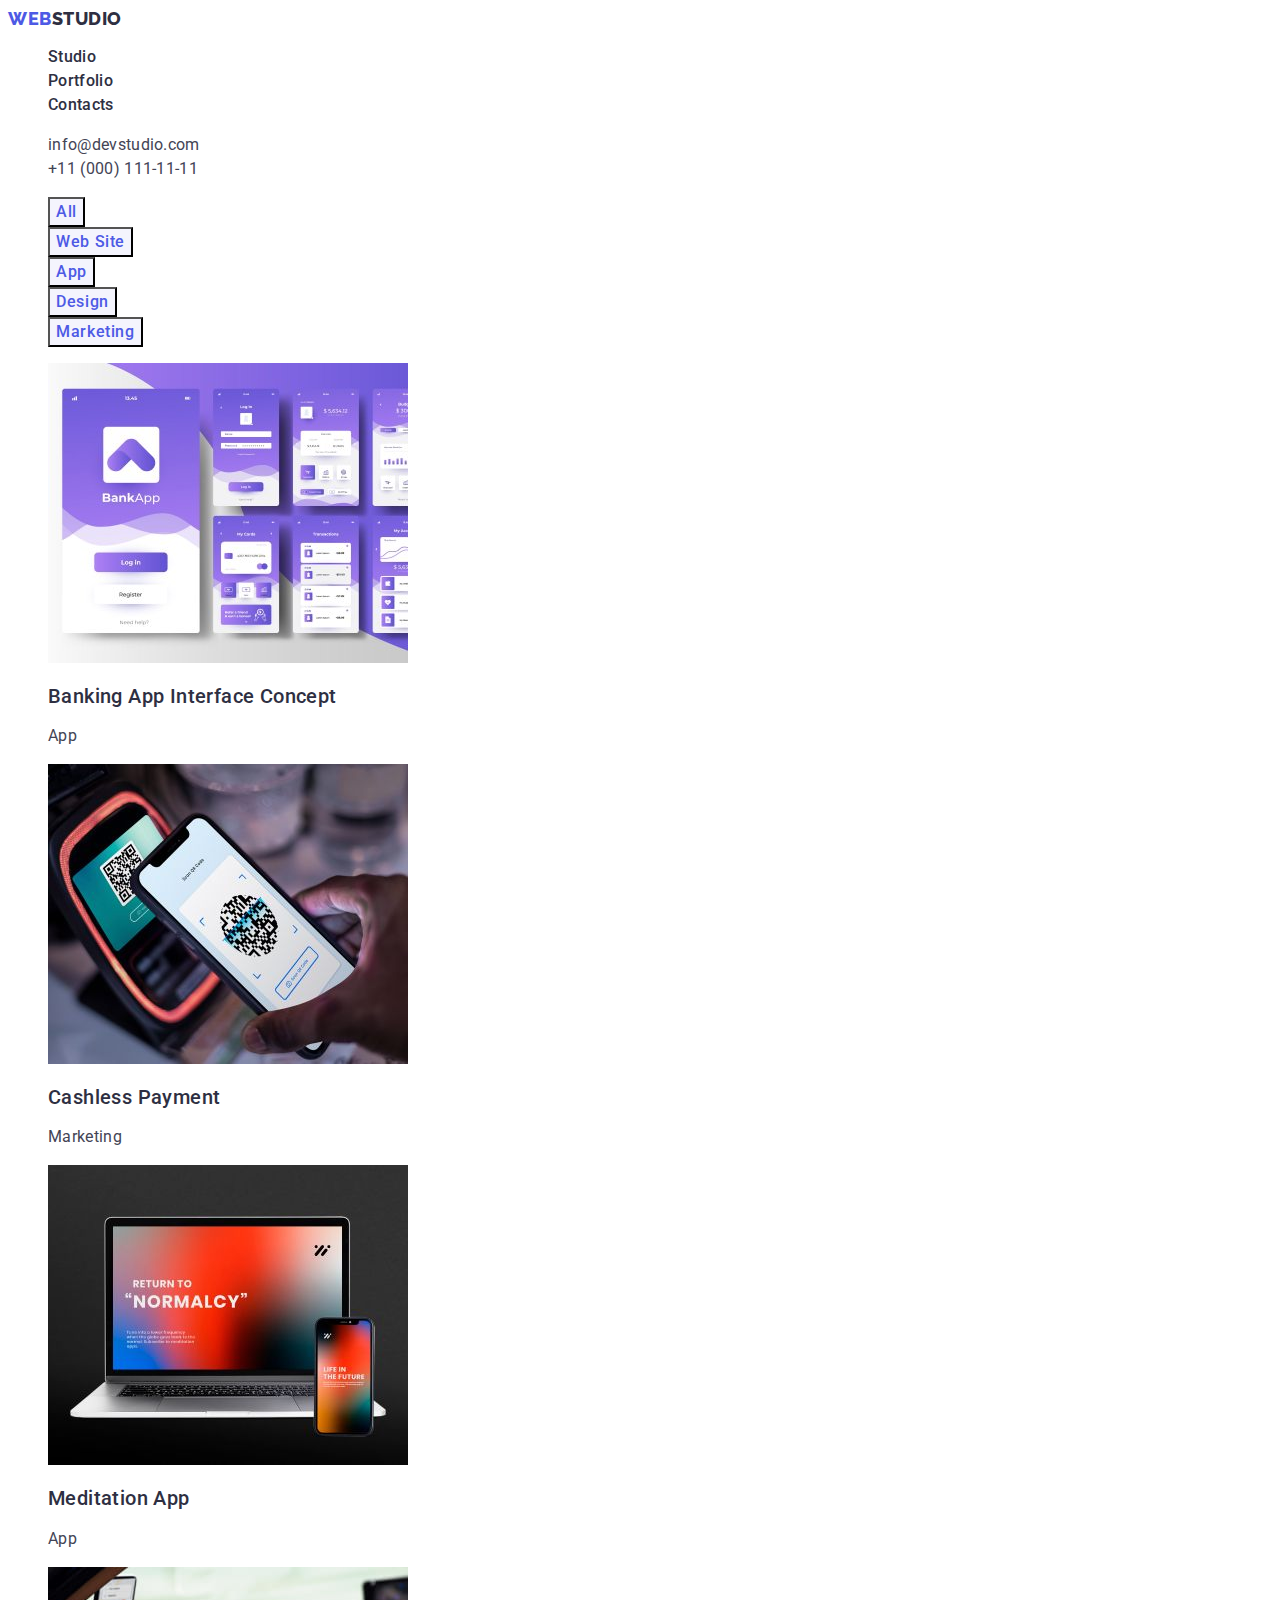
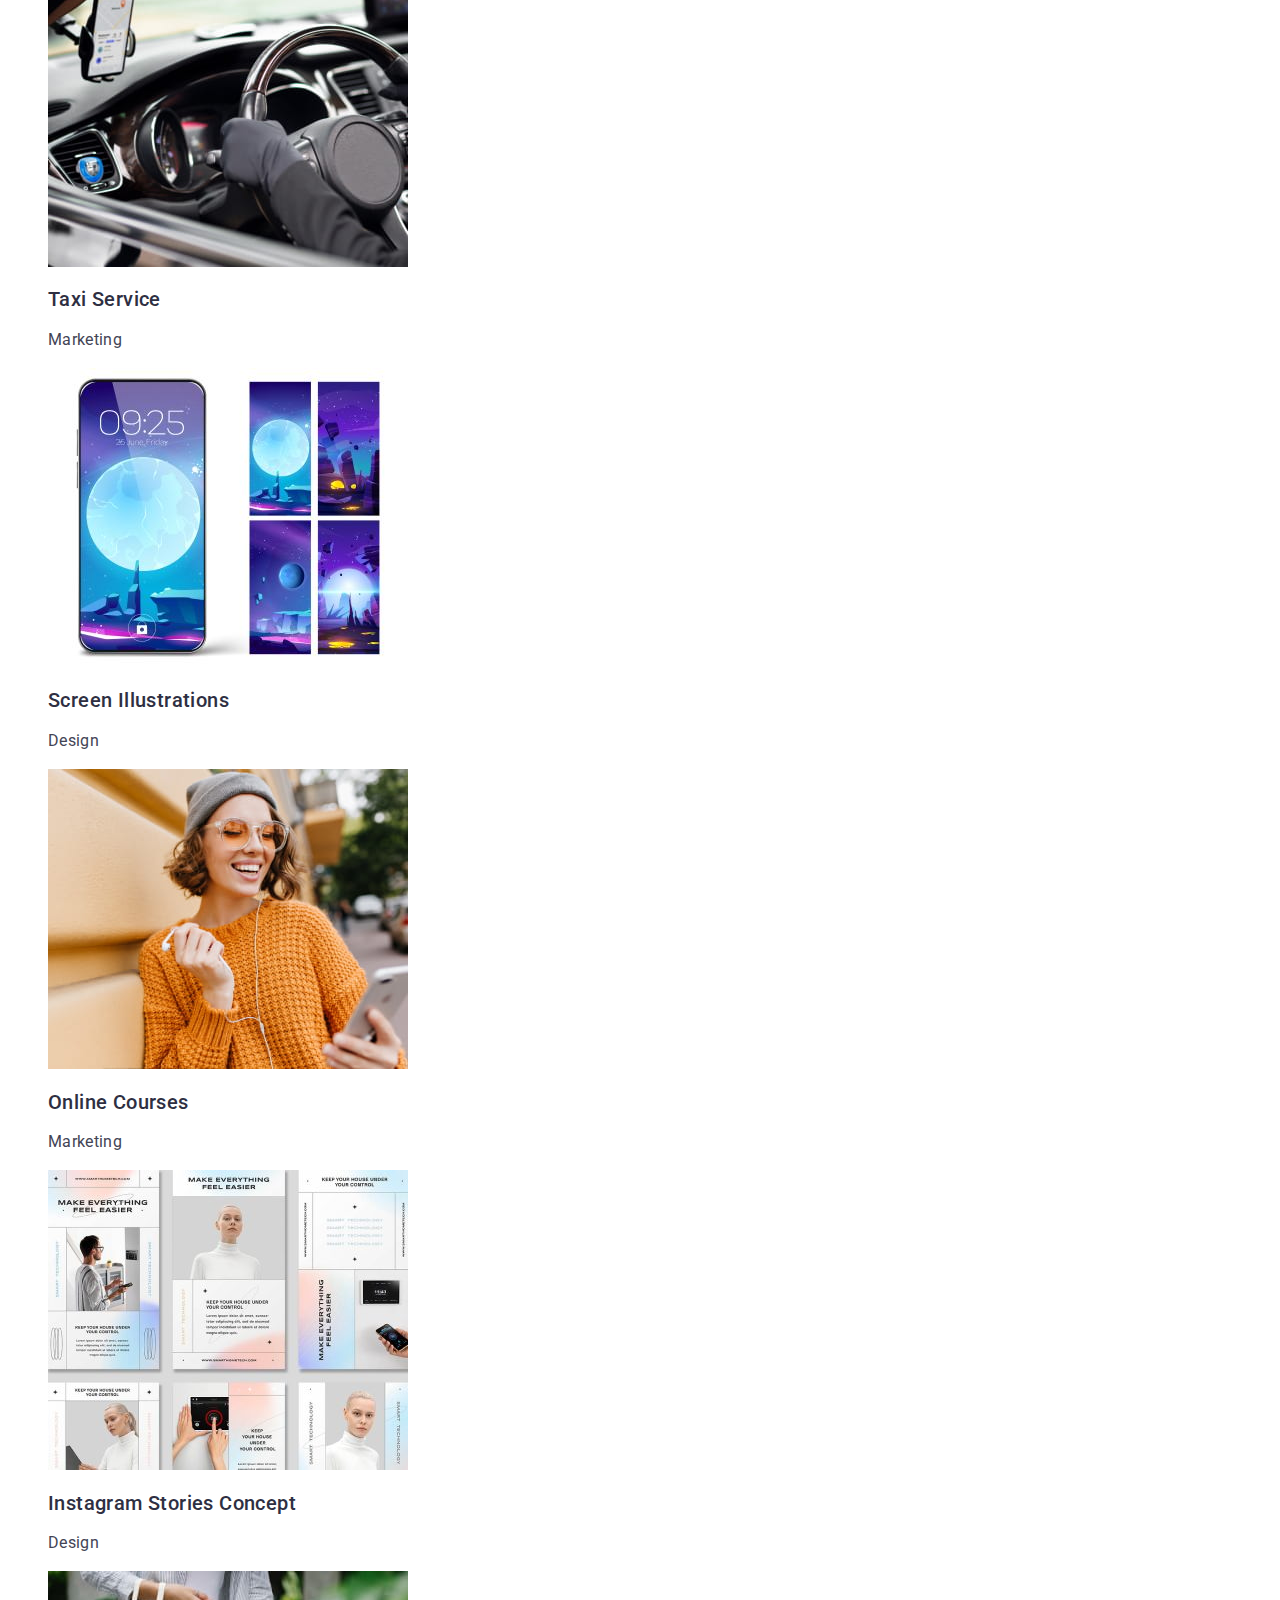
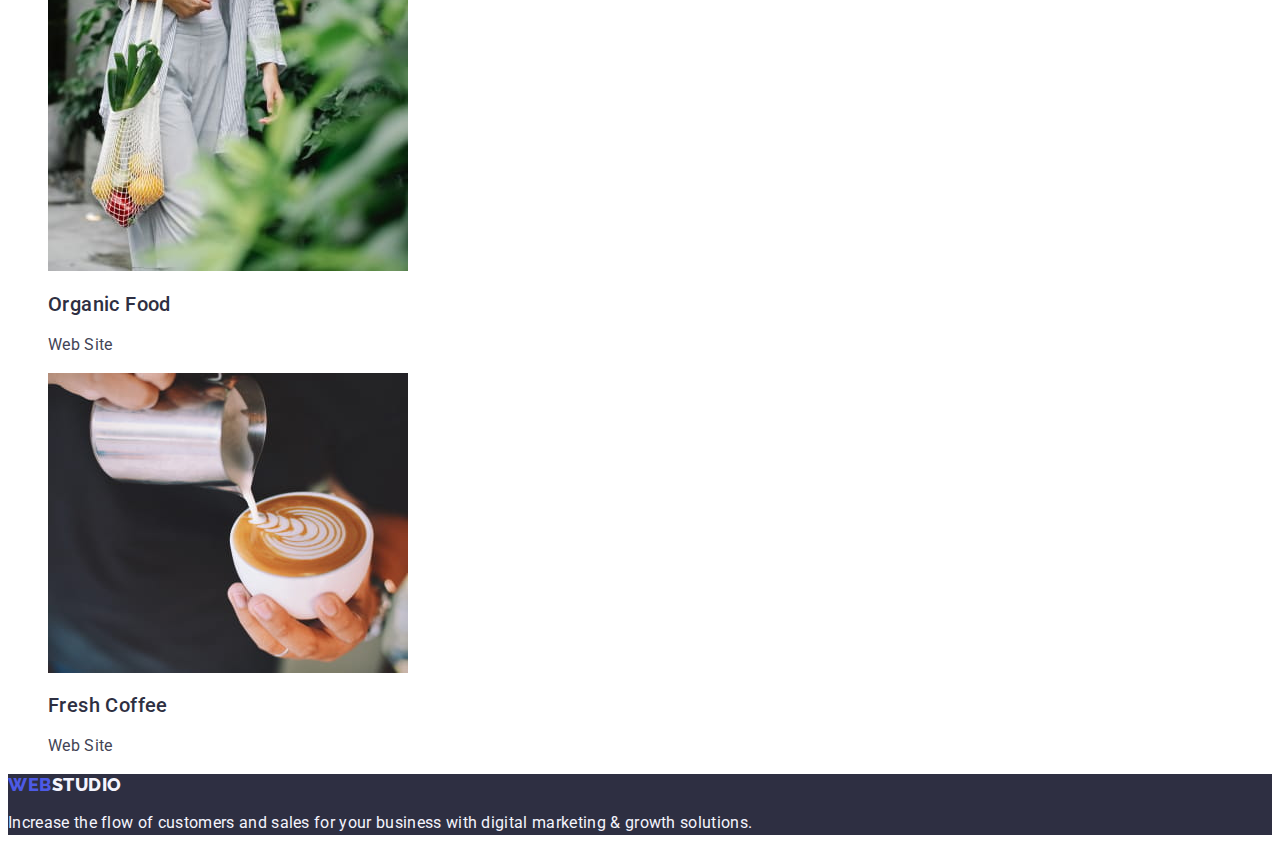
==== portfolio.html @ f19fe242 "Initial commit" ====
<!DOCTYPE html>
<html lang="en">
  <head>
    <meta charset="UTF-8" />
    <meta name="viewport" content="width=device-width, initial-scale=1.0" />
    <title>WebStudio</title>
    <link rel="preconnect" href="https://fonts.googleapis.com" />
    <link rel="preconnect" href="https://fonts.gstatic.com" crossorigin />
    <link
      href="https://fonts.googleapis.com/css2?family=Raleway:wght@800&family=Roboto:wght@400;500;700;900&display=swap"
      rel="stylesheet"
    />
    <link rel="stylesheet" href="./css/styles.css" />
  </head>

  <body>
    <!-- HEADER -->

    <header class="page-header">
      <!-- navigation links -->

      <nav class="menu">
        <a class="logo link" href="./index.html">
          Web<span class="logo-text">Studio</span>
        </a>
        <ul class="menu list">
          <li class="menu-item">
            <a class="menu-link link" href="./index.html">Studio</a>
          </li>
          <li class="menu-item">
            <a class="menu-link link" href="./portfolio.html">Portfolio</a>
          </li>
          <li class="menu-item">
            <a class="menu-link link" href="">Contacts</a>
          </li>
        </ul>
      </nav>

      <!-- ADDRESS -->

      <address class="address">
        <ul class="address-items list">
          <li class="address-item">
            <a class="address-contacts link" href="mailto:info@devstudio.com"
              >info@devstudio.com</a
            >
          </li>
          <li class="address-item">
            <a class="address-contacts link" href="tel:+110001111111"
              >+11 (000) 111-11-11</a
            >
          </li>
        </ul>
      </address>
    </header>

    <!-- FILTER -->

    <main>
      <section>
        <h1 hidden>Filter</h1>

        <ul class="filter list">
          <li><button class="filter-btn" type="button">All</button></li>
          <li><button class="filter-btn" type="button">Web Site</button></li>
          <li><button class="filter-btn" type="button">App</button></li>
          <li><button class="filter-btn" type="button">Design</button></li>
          <li><button class="filter-btn" type="button">Marketing</button></li>
        </ul>

        <!--  PORTFOLIO -->

        <ul class="list">
          <li>
            <a class="link" href="">
              <img
                src="./images/portfolio/banking-app.jpg"
                alt="Banking app interface concept"
                width="360"
                height="300"
              />
              <h2 class="subtitle">Banking App Interface Concept</h2>
              <p class="text-content">App</p>
            </a>
          </li>

          <li>
            <a class="link" href="">
              <img
                src="./images/portfolio/cashless-paement.jpg"
                alt="Cashless payment by smartphone"
                width="360"
                height="300"
              />
              <h2 class="subtitle">Cashless Payment</h2>
              <p class="text-content">Marketing</p>
            </a>
          </li>

          <li>
            <a class="link" href="">
              <img
                src="./images/portfolio/meditation-app.jpg"
                alt="Application for meditation on the computer and on the phone"
                width="360"
                height="300"
              />
              <h2 class="subtitle">Meditation App</h2>
              <p class="text-content">App</p>
            </a>
          </li>

          <li>
            <a class="link" href="">
              <img
                src="./images/portfolio/taxi-service.jpg"
                alt="The taxi driver uses the app"
                width="360"
                height="300"
              />
              <h2 class="subtitle">Taxi Service</h2>
              <p class="text-content">Marketing</p>
            </a>
          </li>

          <li>
            <a class="link" href="">
              <img
                src="./images/portfolio/screen-illustrations.jpg"
                alt="Fantasy wallpaper month "
                width="360"
                height="300"
              />
              <h2 class="subtitle">Screen Illustrations</h2>
              <p class="text-content">Design</p>
            </a>
          </li>

          <li>
            <a class="link" href="">
              <img
                src="./images/portfolio/online-courses.jpg"
                alt="A girl on the street smiles while talking on the phone"
                width="360"
                height="300"
              />
              <h2 class="subtitle">Online Courses</h2>
              <p class="text-content">Marketing</p>
            </a>
          </li>

          <li>
            <a class="link" href="">
              <img
                src="./images/portfolio/instagram-concept.jpg"
                alt="Gallery instagram stories"
                width="360"
                height="300"
              />
              <h2 class="subtitle">Instagram Stories Concept</h2>
              <p class="text-content">Design</p>
            </a>
          </li>

          <li>
            <a class="link" href="">
              <img
                src="./images/portfolio/organic-food.jpg"
                alt="A girl carries organic food in a mesh bag"
                width="360"
                height="300"
              />
              <h2 class="subtitle">Organic Food</h2>
              <p class="text-content">Web Site</p>
            </a>
          </li>

          <li>
            <a class="link" href="">
              <img
                src="./images/portfolio/fresh-coffee.jpg"
                alt="Barista makes a drawing with milk on coffee"
                width="360"
                height="300"
              />
              <h2 class="subtitle">Fresh Coffee</h2>
              <p class="text-content">Web Site</p>
            </a>
          </li>
        </ul>
      </section>
    </main>

    <!-- FOOTER -->

    <footer class="footer">
      <a class="logo link" href="./index.html">
        Web<span class="logo-footer">Studio</span>
      </a>
      <p class="text-content copyright">
        Increase the flow of customers and sales for your business with digital
        marketing & growth solutions.
      </p>
    </footer>
  </body>
</html>
---- css/styles.css ----
:root {
  --primary-font: "Roboto", sans-serif;
  --accent-color: #404bbf;
  --accent-text: #ffffff;
}

body {
  font-family: var(--primary-font);
  font-weight: 500;
  color: #434455;
  background-color: #ffffff;
}
.list {
  list-style: none;
}
/* потім забарти текст соц.мереж і стилі .link a */
.link,
.link a {
  text-decoration: none;
}
/*==========COMPONENTS========== */
.text-content {
  font-weight: 400;
  font-size: 16px;
  line-height: 1.5;
  letter-spacing: 0.02em;
  color: #434455;
}
.subtitle {
  font-weight: inherit;
  font-size: 20px;
  line-height: 1.2;
  letter-spacing: 0.02em;
  color: #2e2f42;
}
/* headings */
.desc-headings {
  font-weight: 700;
  font-size: 36px;
  line-height: 1.11;
  text-align: center;
  letter-spacing: 0.02em;
  text-transform: capitalize;
  color: #2e2f42;
}
/* headings */

/*==========/COMPONENTS========== */

/*==========MENU ========== */
/*==========Logo========== */
.logo {
  font-family: "Raleway", sans-serif;
  font-weight: 800;
  font-size: 18px;
  line-height: 1.17;
  display: flex;
  align-items: center;
  letter-spacing: 0.03em;
  text-transform: uppercase;
  color: #4d5ae5;
}
.logo-text {
  color: #2e2f42;
}
/*==========/Logo========== */

/*==========MENU LINK========== */
.menu-link {
  font-size: 16px;
  line-height: 1.5;
  letter-spacing: 0.02em;
  color: #2e2f42;
}
.menu-link:hover,
.menu-link:focus {
  color: var(--accent-color);
}
/*==========/MENU LINK========== */

/*==========ADDRESS========== */
.address {
  font-style: normal;
}
.address-contacts {
  font-weight: 400;
  font-size: 16px;
  line-height: 1.5;
  letter-spacing: 0.02em;
  color: currentColor;
}
.address-contacts:hover,
.address-contacts:focus {
  color: var(--accent-color);
}

/*==========/ADDRESS========== */

/*==========HERO========== */

.hero {
  background-color: #2e2f42;
}

.modal-btn {
  font-family: "Roboto", sans-serif;
  font-weight: 500;
  font-size: 16px;
  line-height: 1.5;
  display: flex;
  align-items: center;
  letter-spacing: 0.04em;

  color: var(--accent-text);

  background: #4d5ae5;

  cursor: pointer;
}
.modal-btn:hover,
.modal-btn:focus {
  background: var(--accent-color);
}

.hero-title {
  font-weight: 700;
  font-size: 56px;
  line-height: 1.07;
  text-align: center;
  letter-spacing: 0.02em;
  color: #ffffff;
}

/*==========/HERO========== */

/*==========  OUR TEAM========== */
.desc {
  background-color: #f4f4fd;
}

.desc-item {
  background: #ffffff;
}
/*==========/OUR TEAM========== */

/*==========BUTTOMS FILTER PORTFOLIO========== */
.filter .filter-btn {
  font-family: "Roboto", sans-serif;
  font-weight: 500;
  font-size: 16px;
  line-height: 1.5;
  display: flex;
  align-items: center;
  text-align: center;
  letter-spacing: 0.04em;
  cursor: pointer;

  color: #4d5ae5;
  background: #f4f4fd;
}
.filter-btn:active {
  color: var(--accent-text);
  background: var(--accent-color);
}
.filter-btn:hover,
.filter-btn:focus {
  color: var(--accent-text);
  background: var(--accent-color);
}
/*==========/BUTTOMS FILTER========== */

/*==========FOOTER========== */
.footer {
  background-color: #2e2f42;
}

.logo-footer {
  color: #f4f4fd;
}

.copyright {
  color: #f4f4fd;
}
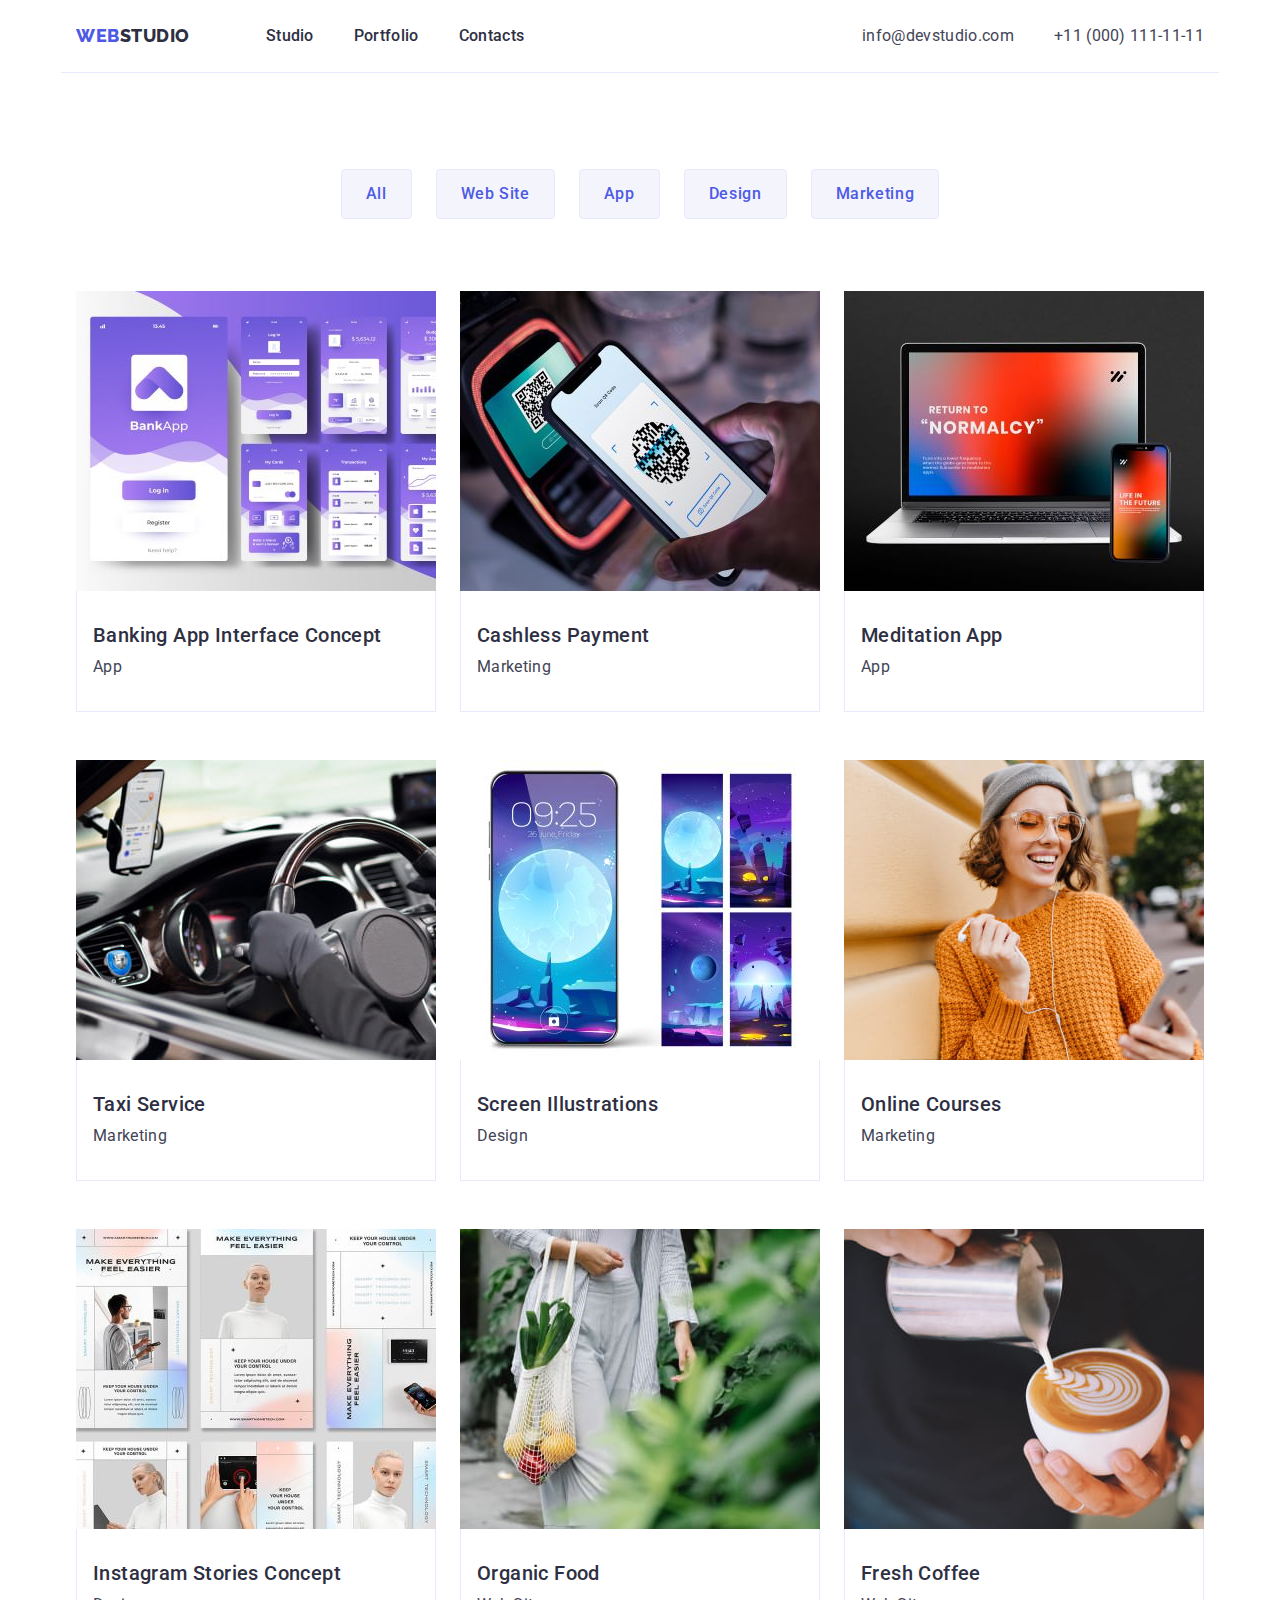
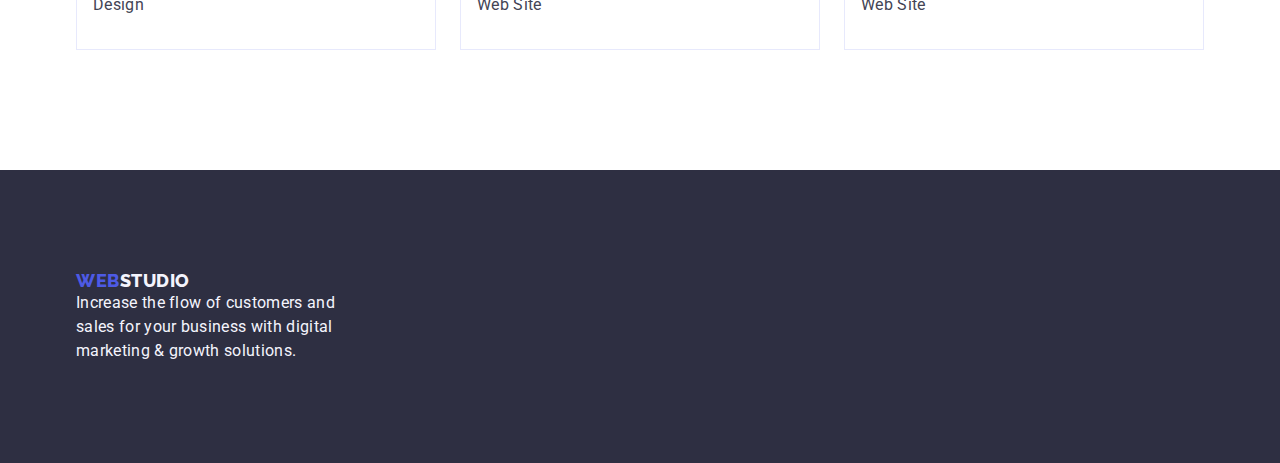
==== commit c28a95f6: "hw3" ====
--- a/portfolio.html
+++ b/portfolio.html
@@ -10,6 +10,10 @@
       href="https://fonts.googleapis.com/css2?family=Raleway:wght@800&family=Roboto:wght@400;500;700;900&display=swap"
       rel="stylesheet"
     />
+    <link
+      rel="stylesheet"
+      href="https://cdnjs.cloudflare.com/ajax/libs/modern-normalize/1.1.0/modern-normalize.min.css"
+    />
     <link rel="stylesheet" href="./css/styles.css" />
   </head>
 
@@ -19,188 +23,205 @@
     <header class="page-header">
       <!-- navigation links -->
 
-      <nav class="menu">
-        <a class="logo link" href="./index.html">
-          Web<span class="logo-text">Studio</span>
-        </a>
-        <ul class="menu list">
-          <li class="menu-item">
-            <a class="menu-link link" href="./index.html">Studio</a>
-          </li>
-          <li class="menu-item">
-            <a class="menu-link link" href="./portfolio.html">Portfolio</a>
-          </li>
-          <li class="menu-item">
-            <a class="menu-link link" href="">Contacts</a>
-          </li>
-        </ul>
-      </nav>
-
-      <!-- ADDRESS -->
-
-      <address class="address">
-        <ul class="address-items list">
-          <li class="address-item">
-            <a class="address-contacts link" href="mailto:info@devstudio.com"
-              >info@devstudio.com</a
-            >
-          </li>
-          <li class="address-item">
-            <a class="address-contacts link" href="tel:+110001111111"
-              >+11 (000) 111-11-11</a
-            >
-          </li>
-        </ul>
-      </address>
+      <div class="container mein-nav">
+        <nav class="menu">
+          <a class="logo link" href="./index.html"> Web<span class="logo-text">Studio</span> </a>
+          <ul class="menu list">
+            <li class="menu-item">
+              <a class="menu-link link" href="./index.html">Studio</a>
+            </li>
+            <li class="menu-item">
+              <a class="menu-link link" href="./portfolio.html">Portfolio</a>
+            </li>
+            <li class="menu-item">
+              <a class="menu-link link" href="">Contacts</a>
+            </li>
+          </ul>
+        </nav>
+
+        <!-- ADDRESS -->
+
+        <address class="address">
+          <ul class="address-items list">
+            <li class="address-item">
+              <a class="address-contacts link" href="mailto:info@devstudio.com">info@devstudio.com</a>
+            </li>
+            <li class="address-item">
+              <a class="address-contacts link" href="tel:+110001111111">+11 (000) 111-11-11</a>
+            </li>
+          </ul>
+        </address>
+      </div>
     </header>
 
     <!-- FILTER -->
 
     <main>
       <section>
-        <h1 hidden>Filter</h1>
-
-        <ul class="filter list">
-          <li><button class="filter-btn" type="button">All</button></li>
-          <li><button class="filter-btn" type="button">Web Site</button></li>
-          <li><button class="filter-btn" type="button">App</button></li>
-          <li><button class="filter-btn" type="button">Design</button></li>
-          <li><button class="filter-btn" type="button">Marketing</button></li>
-        </ul>
+        <div class="filter-position container">
+          <h1 hidden>Filter</h1>
+
+          <ul class="filter list">
+            <li class="item"><button class="filter-btn" type="button">All</button></li>
+            <li class="item"><button class="filter-btn" type="button">Web Site</button></li>
+            <li class="item"><button class="filter-btn" type="button">App</button></li>
+            <li class="item"><button class="filter-btn" type="button">Design</button></li>
+            <li class="item"><button class="filter-btn" type="button">Marketing</button></li>
+          </ul>
+        </div>
 
         <!--  PORTFOLIO -->
 
-        <ul class="list">
-          <li>
-            <a class="link" href="">
-              <img
-                src="./images/portfolio/banking-app.jpg"
-                alt="Banking app interface concept"
-                width="360"
-                height="300"
-              />
-              <h2 class="subtitle">Banking App Interface Concept</h2>
-              <p class="text-content">App</p>
-            </a>
-          </li>
-
-          <li>
-            <a class="link" href="">
-              <img
-                src="./images/portfolio/cashless-paement.jpg"
-                alt="Cashless payment by smartphone"
-                width="360"
-                height="300"
-              />
-              <h2 class="subtitle">Cashless Payment</h2>
-              <p class="text-content">Marketing</p>
-            </a>
-          </li>
-
-          <li>
-            <a class="link" href="">
-              <img
-                src="./images/portfolio/meditation-app.jpg"
-                alt="Application for meditation on the computer and on the phone"
-                width="360"
-                height="300"
-              />
-              <h2 class="subtitle">Meditation App</h2>
-              <p class="text-content">App</p>
-            </a>
-          </li>
-
-          <li>
-            <a class="link" href="">
-              <img
-                src="./images/portfolio/taxi-service.jpg"
-                alt="The taxi driver uses the app"
-                width="360"
-                height="300"
-              />
-              <h2 class="subtitle">Taxi Service</h2>
-              <p class="text-content">Marketing</p>
-            </a>
-          </li>
-
-          <li>
-            <a class="link" href="">
-              <img
-                src="./images/portfolio/screen-illustrations.jpg"
-                alt="Fantasy wallpaper month "
-                width="360"
-                height="300"
-              />
-              <h2 class="subtitle">Screen Illustrations</h2>
-              <p class="text-content">Design</p>
-            </a>
-          </li>
-
-          <li>
-            <a class="link" href="">
-              <img
-                src="./images/portfolio/online-courses.jpg"
-                alt="A girl on the street smiles while talking on the phone"
-                width="360"
-                height="300"
-              />
-              <h2 class="subtitle">Online Courses</h2>
-              <p class="text-content">Marketing</p>
-            </a>
-          </li>
-
-          <li>
-            <a class="link" href="">
-              <img
-                src="./images/portfolio/instagram-concept.jpg"
-                alt="Gallery instagram stories"
-                width="360"
-                height="300"
-              />
-              <h2 class="subtitle">Instagram Stories Concept</h2>
-              <p class="text-content">Design</p>
-            </a>
-          </li>
-
-          <li>
-            <a class="link" href="">
-              <img
-                src="./images/portfolio/organic-food.jpg"
-                alt="A girl carries organic food in a mesh bag"
-                width="360"
-                height="300"
-              />
-              <h2 class="subtitle">Organic Food</h2>
-              <p class="text-content">Web Site</p>
-            </a>
-          </li>
-
-          <li>
-            <a class="link" href="">
-              <img
-                src="./images/portfolio/fresh-coffee.jpg"
-                alt="Barista makes a drawing with milk on coffee"
-                width="360"
-                height="300"
-              />
-              <h2 class="subtitle">Fresh Coffee</h2>
-              <p class="text-content">Web Site</p>
-            </a>
-          </li>
-        </ul>
+        <div class="portfolio-items container">
+          <ul class="portfolio-list">
+            <li class="portfolio-cont list">
+              <a class="link" href="">
+                <img
+                  src="./images/portfolio/banking-app.jpg"
+                  alt="Banking app interface concept"
+                  width="360"
+                  height="300"
+                />
+                <div class="card-portfolio">
+                  <h2 class="subtitle">Banking App Interface Concept</h2>
+                  <p class="text-content">App</p>
+                </div>
+              </a>
+            </li>
+
+            <li class="portfolio-cont list">
+              <a class="link" href="">
+                <img
+                  src="./images/portfolio/cashless-paement.jpg"
+                  alt="Cashless payment by smartphone"
+                  width="360"
+                  height="300"
+                />
+                <div class="card-portfolio">
+                  <h2 class="subtitle">Cashless Payment</h2>
+                  <p class="text-content">Marketing</p>
+                </div>
+              </a>
+            </li>
+
+            <li class="portfolio-cont list">
+              <a class="link" href="">
+                <img
+                  src="./images/portfolio/meditation-app.jpg"
+                  alt="Application for meditation on the computer and on the phone"
+                  width="360"
+                  height="300"
+                />
+                <div class="card-portfolio">
+                  <h2 class="subtitle">Meditation App</h2>
+                  <p class="text-content">App</p>
+                </div>
+              </a>
+            </li>
+
+            <li class="portfolio-cont list">
+              <a class="link" href="">
+                <img
+                  src="./images/portfolio/taxi-service.jpg"
+                  alt="The taxi driver uses the app"
+                  width="360"
+                  height="300"
+                />
+                <div class="card-portfolio">
+                  <h2 class="subtitle">Taxi Service</h2>
+                  <p class="text-content">Marketing</p>
+                </div>
+              </a>
+            </li>
+
+            <li class="portfolio-cont list">
+              <a class="link" href="">
+                <img
+                  src="./images/portfolio/screen-illustrations.jpg"
+                  alt="Fantasy wallpaper month "
+                  width="360"
+                  height="300"
+                />
+                <div class="card-portfolio">
+                  <h2 class="subtitle">Screen Illustrations</h2>
+                  <p class="text-content">Design</p>
+                </div>
+              </a>
+            </li>
+
+            <li class="portfolio-cont list">
+              <a class="link" href="">
+                <img
+                  src="./images/portfolio/online-courses.jpg"
+                  alt="A girl on the street smiles while talking on the phone"
+                  width="360"
+                  height="300"
+                />
+                <div class="card-portfolio">
+                  <h2 class="subtitle">Online Courses</h2>
+                  <p class="text-content">Marketing</p>
+                </div>
+              </a>
+            </li>
+
+            <li class="portfolio-cont list">
+              <a class="link" href="">
+                <img
+                  src="./images/portfolio/instagram-concept.jpg"
+                  alt="Gallery instagram stories"
+                  width="360"
+                  height="300"
+                />
+                <div class="card-portfolio">
+                  <h2 class="subtitle">Instagram Stories Concept</h2>
+                  <p class="text-content">Design</p>
+                </div>
+              </a>
+            </li>
+
+            <li class="portfolio-cont list">
+              <a class="link" href="">
+                <img
+                  src="./images/portfolio/organic-food.jpg"
+                  alt="A girl carries organic food in a mesh bag"
+                  width="360"
+                  height="300"
+                />
+                <div class="card-portfolio">
+                  <h2 class="subtitle">Organic Food</h2>
+                  <p class="text-content">Web Site</p>
+                </div>
+              </a>
+            </li>
+
+            <li class="portfolio-cont list">
+              <a class="link" href="">
+                <img
+                  src="./images/portfolio/fresh-coffee.jpg"
+                  alt="Barista makes a drawing with milk on coffee"
+                  width="360"
+                  height="300"
+                />
+                <div class="card-portfolio">
+                  <h2 class="subtitle">Fresh Coffee</h2>
+                  <p class="text-content">Web Site</p>
+                </div>
+              </a>
+            </li>
+          </ul>
+        </div>
       </section>
     </main>
 
     <!-- FOOTER -->
 
     <footer class="footer">
-      <a class="logo link" href="./index.html">
-        Web<span class="logo-footer">Studio</span>
-      </a>
-      <p class="text-content copyright">
-        Increase the flow of customers and sales for your business with digital
-        marketing & growth solutions.
-      </p>
+      <div class="footer-desc container">
+        <a class="logo link" href="./index.html"> Web<span class="logo-footer">Studio</span> </a>
+        <p class="text-content copyright">
+          Increase the flow of customers and sales for your business with digital marketing & growth solutions.
+        </p>
+      </div>
     </footer>
   </body>
 </html>
--- a/css/styles.css
+++ b/css/styles.css
@@ -11,13 +11,35 @@
   background-color: #ffffff;
 }
 .list {
+  padding: 0;
+  margin: 0;
   list-style: none;
 }
-/* потім забарти текст соц.мереж і стилі .link a */
-.link,
-.link a {
+
+.link {
   text-decoration: none;
 }
+
+.page-header {
+  background-color: #ffffff;
+}
+/*==========RESET========== */
+h1,
+h2,
+h3,
+p {
+  margin: 0;
+}
+
+ul {
+  margin-top: 0;
+  margin-bottom: 0;
+  padding-left: 0;
+}
+img {
+  display: block;
+}
+
 /*==========COMPONENTS========== */
 .text-content {
   font-weight: 400;
@@ -27,6 +49,8 @@
   color: #434455;
 }
 .subtitle {
+  padding-bottom: 8px;
+
   font-weight: inherit;
   font-size: 20px;
   line-height: 1.2;
@@ -35,6 +59,8 @@
 }
 /* headings */
 .desc-headings {
+  margin-bottom: 72px;
+
   font-weight: 700;
   font-size: 36px;
   line-height: 1.11;
@@ -43,13 +69,43 @@
   text-transform: capitalize;
   color: #2e2f42;
 }
+
+/* .card-content {
+  padding-top: 32px;
+  padding-bottom: 32px;
+  text-align: center;
+} */
+
 /* headings */
 
 /*==========/COMPONENTS========== */
 
+/* 3 home work */
+.container {
+  margin-left: auto;
+  margin-right: auto;
+  padding-left: 15px;
+  padding-right: 15px;
+  width: 1158px;
+}
+.section {
+  padding-top: 120px;
+  padding-bottom: 120px;
+}
 /*==========MENU ========== */
+.menu {
+  display: flex;
+}
+.menu .menu-item {
+}
+
+.menu .menu-item:not(:last-child) {
+  margin-right: 40px;
+}
 /*==========Logo========== */
 .logo {
+  margin-right: 76px;
+
   font-family: "Raleway", sans-serif;
   font-weight: 800;
   font-size: 18px;
@@ -65,11 +121,25 @@
 }
 /*==========/Logo========== */
 
-/*==========MENU LINK========== */
+/*==========HEADER========== */
+
+.mein-nav {
+  display: flex;
+  align-items: center;
+  border-bottom-width: 1px;
+  border-bottom-style: solid;
+  border-bottom-color: #e7e9fc;
+}
+
 .menu-link {
-  font-size: 16px;
-  line-height: 1.5;
-  letter-spacing: 0.02em;
+  display: block;
+  padding-top: 24px;
+  padding-bottom: 24px;
+
+  font-size: 16px;
+  line-height: 1.5;
+  letter-spacing: 0.02em;
+
   color: #2e2f42;
 }
 .menu-link:hover,
@@ -79,10 +149,23 @@
 /*==========/MENU LINK========== */
 
 /*==========ADDRESS========== */
+.address-items {
+  display: flex;
+}
+
+.address-item:not(:last-child) {
+  margin-right: 40px;
+}
+
 .address {
+  margin-left: auto;
+
   font-style: normal;
 }
 .address-contacts {
+  padding-top: 24px;
+  padding-bottom: 24px;
+
   font-weight: 400;
   font-size: 16px;
   line-height: 1.5;
@@ -99,17 +182,22 @@
 /*==========HERO========== */
 
 .hero {
+  text-align: center;
   background-color: #2e2f42;
 }
 
 .modal-btn {
+  margin-bottom: 188px;
+  width: 169px;
+  height: 56px;
+
   font-family: "Roboto", sans-serif;
   font-weight: 500;
   font-size: 16px;
   line-height: 1.5;
-  display: flex;
-  align-items: center;
   letter-spacing: 0.04em;
+  box-shadow: 0px 4px 4px rgba(0, 0, 0, 0.15);
+  border-radius: 4px;
 
   color: var(--accent-text);
 
@@ -123,36 +211,108 @@
 }
 
 .hero-title {
+  max-width: 496px;
+  padding-top: 188px;
+  margin-left: auto;
+  margin-right: auto;
+
+  margin-top: 0px;
+  margin-bottom: 48px;
+
   font-weight: 700;
   font-size: 56px;
   line-height: 1.07;
-  text-align: center;
+
   letter-spacing: 0.02em;
   color: #ffffff;
 }
 
 /*==========/HERO========== */
 
+/*==========FEATURES========== */
+.features-cont {
+  padding-top: 120px;
+}
+
+.features-list {
+  display: flex;
+}
+
+.features-list .item {
+  width: 264px;
+}
+
+.features-list .item:not(:last-child) {
+  margin-right: 24px;
+}
+.visually-hidden {
+  position: absolute;
+  width: 1px;
+  height: 1px;
+  margin: -1px;
+  border: 0;
+  padding: 0;
+
+  white-space: nowrap;
+  clip-path: inset(100%);
+  clip: rect(0 0 0 0);
+  overflow: hidden;
+}
+/*==========/FEATURES========== */
+
+/*==========WHAT ARE WE DOING========== */
+.desc-list {
+  display: flex;
+}
+.desc-list > .item {
+  flex-basis: calc((100%-48px) / 3);
+}
 /*==========  OUR TEAM========== */
+.team-items {
+  display: flex;
+  gap: 24px;
+}
+.team-item {
+  flex-basis: calc((100% - 72px) / 4);
+
+  border-radius: 0px 0px 4px 4px;
+  box-shadow: 0px 1px 6px rgba(46, 47, 66, 0.08), 0px 1px 1px rgba(46, 47, 66, 0.16), 0px 2px 1px rgba(46, 47, 66, 0.08);
+}
+
 .desc {
   background-color: #f4f4fd;
 }
 
-.desc-item {
+.team-items .team-item {
   background: #ffffff;
 }
 /*==========/OUR TEAM========== */
 
-/*==========BUTTOMS FILTER PORTFOLIO========== */
+/*==========BUTTONS FILTER PORTFOLIO========== */
+
+.filter-position {
+  margin-top: 96px;
+}
+
+.filter {
+  display: flex;
+  justify-content: center;
+}
+
+.filter .item:not(:last-child) {
+  margin-right: 24px;
+}
+
 .filter .filter-btn {
+  padding: 12px 24px;
   font-family: "Roboto", sans-serif;
   font-weight: 500;
   font-size: 16px;
   line-height: 1.5;
-  display: flex;
-  align-items: center;
-  text-align: center;
   letter-spacing: 0.04em;
+  border: 1px solid #e7e9fc;
+  border-radius: 4px;
+
   cursor: pointer;
 
   color: #4d5ae5;
@@ -164,12 +324,58 @@
 }
 .filter-btn:hover,
 .filter-btn:focus {
+  box-shadow: 0px 3px 1px rgba(0, 0, 0, 0.1), 0px 2px 1px rgba(0, 0, 0, 0.08), 0px 2px 2px rgba(0, 0, 0, 0.12);
+  border-radius: 4px;
+
   color: var(--accent-text);
   background: var(--accent-color);
 }
-/*==========/BUTTOMS FILTER========== */
+/*==========/BUTTONS FILTER========== */
+
+/*==========PORTFOLIO========== */
+.portfolio-items {
+  margin-top: 72px;
+  margin-bottom: 120px;
+}
+
+.portfolio-list {
+  display: flex;
+  flex-wrap: wrap;
+
+  row-gap: 48px;
+  column-gap: 24px;
+}
+
+.portfolio-cont {
+  flex-basis: calc((100% - 48px) / 3);
+}
+
+.card-team {
+  padding-top: 32px;
+  padding-bottom: 32px;
+
+  text-align: center;
+}
+
+.card-portfolio {
+  padding-top: 32px;
+  padding-bottom: 32px;
+  padding-left: 16px;
+
+  border-left: 1px solid;
+  border-right: 1px solid;
+  border-bottom: 1px solid;
+
+  border-color: #e7e9fc;
+}
 
 /*==========FOOTER========== */
+.footer-desc {
+  display: flex;
+  flex-direction: column;
+  padding-top: 100px;
+  padding-bottom: 100px;
+}
 .footer {
   background-color: #2e2f42;
 }
@@ -179,5 +385,6 @@
 }
 
 .copyright {
+  width: 264px;
   color: #f4f4fd;
 }
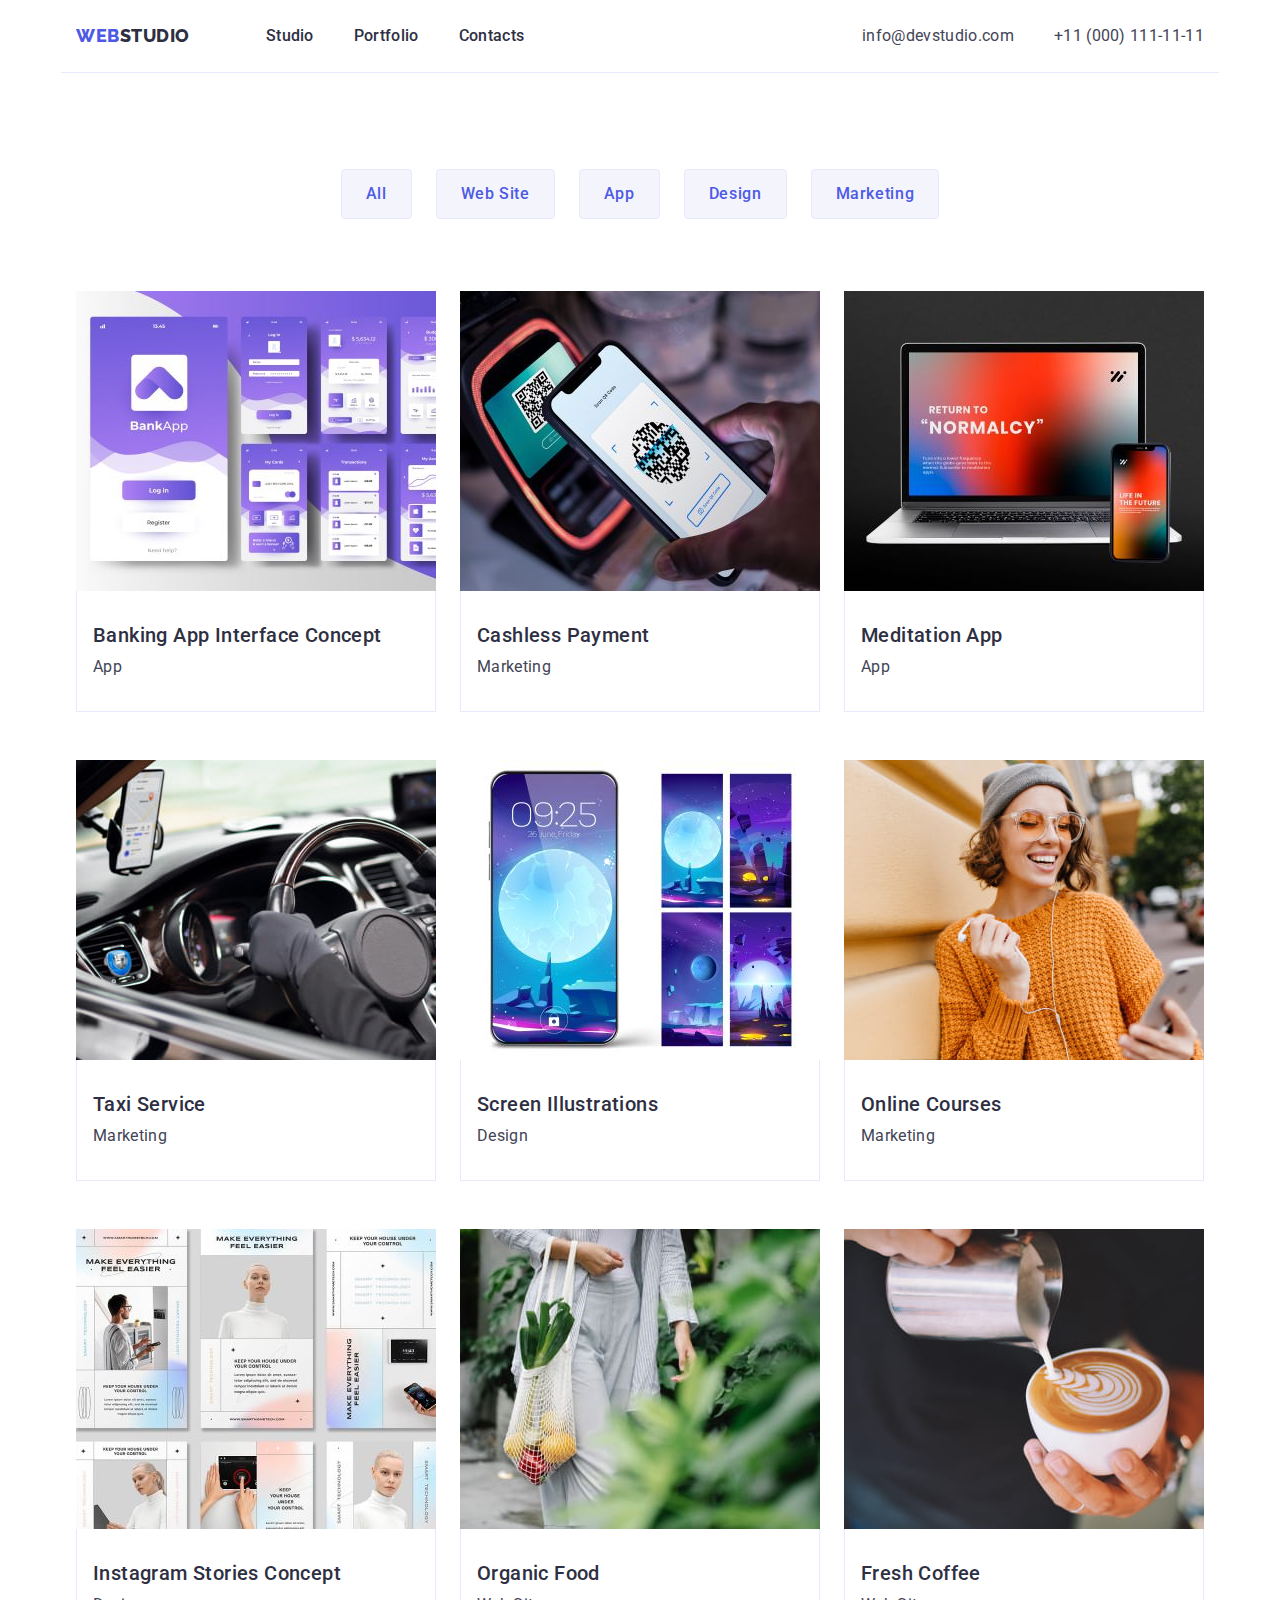
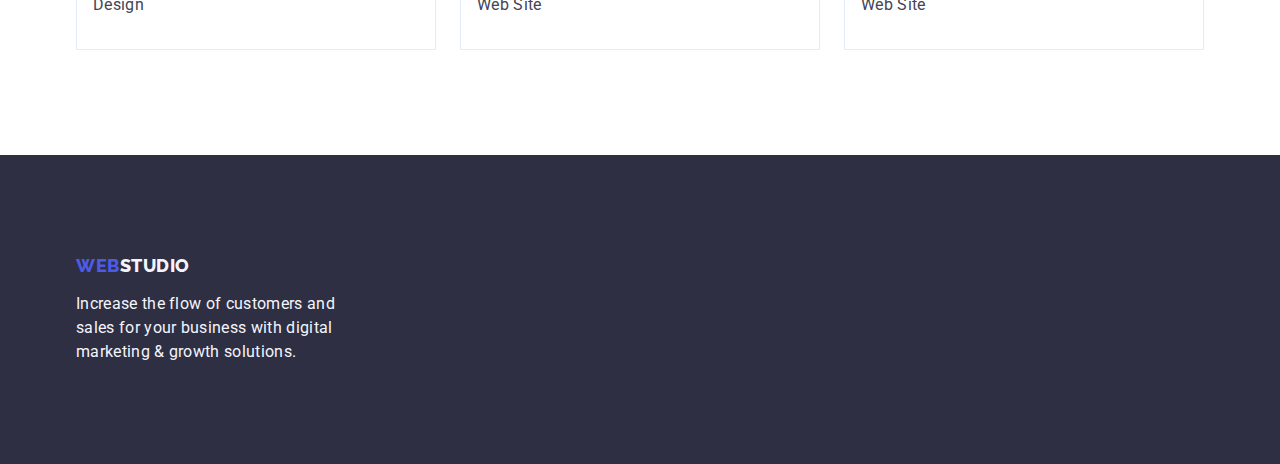
==== commit d5925d69: "hw-3 flex" ====
--- a/portfolio.html
+++ b/portfolio.html
@@ -25,7 +25,9 @@
 
       <div class="container mein-nav">
         <nav class="menu">
-          <a class="logo link" href="./index.html"> Web<span class="logo-text">Studio</span> </a>
+          <a class="logo link" href="./index.html">
+            Web<span class="logo-text">Studio</span>
+          </a>
           <ul class="menu list">
             <li class="menu-item">
               <a class="menu-link link" href="./index.html">Studio</a>
@@ -44,10 +46,14 @@
         <address class="address">
           <ul class="address-items list">
             <li class="address-item">
-              <a class="address-contacts link" href="mailto:info@devstudio.com">info@devstudio.com</a>
+              <a class="address-contacts link" href="mailto:info@devstudio.com"
+                >info@devstudio.com</a
+              >
             </li>
             <li class="address-item">
-              <a class="address-contacts link" href="tel:+110001111111">+11 (000) 111-11-11</a>
+              <a class="address-contacts link" href="tel:+110001111111"
+                >+11 (000) 111-11-11</a
+              >
             </li>
           </ul>
         </address>
@@ -58,21 +64,29 @@
 
     <main>
       <section>
-        <div class="filter-position container">
-          <h1 hidden>Filter</h1>
+        <div class="portfolio-filter-cont container">
+          <h1 class="visually-hidden">Filter</h1>
 
           <ul class="filter list">
-            <li class="item"><button class="filter-btn" type="button">All</button></li>
-            <li class="item"><button class="filter-btn" type="button">Web Site</button></li>
-            <li class="item"><button class="filter-btn" type="button">App</button></li>
-            <li class="item"><button class="filter-btn" type="button">Design</button></li>
-            <li class="item"><button class="filter-btn" type="button">Marketing</button></li>
-          </ul>
-        </div>
-
-        <!--  PORTFOLIO -->
-
-        <div class="portfolio-items container">
+            <li class="item">
+              <button class="filter-btn" type="button">All</button>
+            </li>
+            <li class="item">
+              <button class="filter-btn" type="button">Web Site</button>
+            </li>
+            <li class="item">
+              <button class="filter-btn" type="button">App</button>
+            </li>
+            <li class="item">
+              <button class="filter-btn" type="button">Design</button>
+            </li>
+            <li class="item">
+              <button class="filter-btn" type="button">Marketing</button>
+            </li>
+          </ul>
+
+          <!--  PORTFOLIO -->
+
           <ul class="portfolio-list">
             <li class="portfolio-cont list">
               <a class="link" href="">
@@ -217,10 +231,16 @@
 
     <footer class="footer">
       <div class="footer-desc container">
-        <a class="logo link" href="./index.html"> Web<span class="logo-footer">Studio</span> </a>
-        <p class="text-content copyright">
-          Increase the flow of customers and sales for your business with digital marketing & growth solutions.
-        </p>
+        <div class="bloc-fut-cont">
+          <a class="logo link" href="./index.html">
+            Web<span class="logo-footer">Studio</span>
+          </a>
+
+          <p class="text-content copyright">
+            Increase the flow of customers and sales for your business with
+            digital marketing & growth solutions.
+          </p>
+        </div>
       </div>
     </footer>
   </body>
--- a/css/styles.css
+++ b/css/styles.css
@@ -10,6 +10,28 @@
   color: #434455;
   background-color: #ffffff;
 }
+
+/*==========RESET========== */
+h1,
+h2,
+h3,
+h4,
+p {
+  margin: 0;
+}
+
+ul {
+  margin: 0;
+  padding: 0;
+}
+
+img {
+  display: block;
+
+  max-width: 100%;
+  height: auto;
+}
+
 .list {
   padding: 0;
   margin: 0;
@@ -20,89 +42,100 @@
   text-decoration: none;
 }
 
-.page-header {
-  background-color: #ffffff;
-}
-/*==========RESET========== */
-h1,
-h2,
-h3,
-p {
-  margin: 0;
-}
-
-ul {
-  margin-top: 0;
-  margin-bottom: 0;
-  padding-left: 0;
-}
-img {
-  display: block;
-}
+
 
 /*==========COMPONENTS========== */
-.text-content {
-  font-weight: 400;
-  font-size: 16px;
-  line-height: 1.5;
-  letter-spacing: 0.02em;
-  color: #434455;
-}
-.subtitle {
-  padding-bottom: 8px;
-
-  font-weight: inherit;
-  font-size: 20px;
-  line-height: 1.2;
-  letter-spacing: 0.02em;
-  color: #2e2f42;
-}
-/* headings */
-.desc-headings {
-  margin-bottom: 72px;
-
-  font-weight: 700;
-  font-size: 36px;
-  line-height: 1.11;
-  text-align: center;
-  letter-spacing: 0.02em;
-  text-transform: capitalize;
-  color: #2e2f42;
-}
-
-/* .card-content {
-  padding-top: 32px;
-  padding-bottom: 32px;
-  text-align: center;
-} */
-
-/* headings */
-
-/*==========/COMPONENTS========== */
-
-/* 3 home work */
+
 .container {
   margin-left: auto;
   margin-right: auto;
   padding-left: 15px;
   padding-right: 15px;
   width: 1158px;
-}
+
+ 
+}
+
 .section {
   padding-top: 120px;
   padding-bottom: 120px;
 }
-/*==========MENU ========== */
+
+.text-content {
+  font-weight: 400;
+  font-size: 16px;
+  line-height: 1.5;
+  letter-spacing: 0.02em;
+  color: #434455;
+}
+.subtitle {
+  margin-bottom: 8px;
+
+  font-weight: inherit;
+  font-size: 20px;
+  line-height: 1.2;
+  letter-spacing: 0.02em;
+  color: #2e2f42;
+}
+/* headings */
+
+.visually-hidden {
+  position: absolute;
+  width: 1px;
+  height: 1px;
+  margin: -1px;
+  border: 0;
+  padding: 0;
+
+  white-space: nowrap;
+  clip-path: inset(100%);
+  clip: rect(0 0 0 0);
+  overflow: hidden;
+}
+
+.desc-headings {
+  margin-bottom: 72px;
+
+  font-weight: 700;
+  font-size: 36px;
+  line-height: 1.11;
+  text-align: center;
+  letter-spacing: 0.02em;
+  text-transform: capitalize;
+  color: #2e2f42;
+}
+
+
+
+
+/*==========/COMPONENTS========== */
+
+
+
+/*==========HEADER========== */
+
+.page-header {
+  background-color: #ffffff;
+}
+
+/*==========navigation links ========== */
+
+.mein-nav {
+  display: flex;
+  align-items: center;
+  border-bottom-width: 1px;
+  border-bottom-style: solid;
+  border-bottom-color: #e7e9fc;
+}
+
 .menu {
   display: flex;
-}
-.menu .menu-item {
 }
 
 .menu .menu-item:not(:last-child) {
   margin-right: 40px;
 }
-/*==========Logo========== */
+/*==========logo========== */
 .logo {
   margin-right: 76px;
 
@@ -119,18 +152,9 @@
 .logo-text {
   color: #2e2f42;
 }
-/*==========/Logo========== */
-
-/*==========HEADER========== */
-
-.mein-nav {
-  display: flex;
-  align-items: center;
-  border-bottom-width: 1px;
-  border-bottom-style: solid;
-  border-bottom-color: #e7e9fc;
-}
-
+/*==========/logo========== */
+
+/*==========menu link========== */
 .menu-link {
   display: block;
   padding-top: 24px;
@@ -146,9 +170,9 @@
 .menu-link:focus {
   color: var(--accent-color);
 }
-/*==========/MENU LINK========== */
-
-/*==========ADDRESS========== */
+/*==========/menu link========== */
+
+/*==========address========== */
 .address-items {
   display: flex;
 }
@@ -177,19 +201,37 @@
   color: var(--accent-color);
 }
 
-/*==========/ADDRESS========== */
+/*==========/address========== */
 
 /*==========HERO========== */
 
 .hero {
   text-align: center;
+
   background-color: #2e2f42;
+}
+
+.hero-title {
+  max-width: 496px;
+  padding-top: 188px;
+  margin-left: auto;
+  margin-right: auto;
+
+  margin-bottom: 48px;
+
+  font-weight: 700;
+  font-size: 56px;
+  line-height: 1.07;
+
+  letter-spacing: 0.02em;
+  color: #ffffff;
 }
 
 .modal-btn {
   margin-bottom: 188px;
-  width: 169px;
-  height: 56px;
+  min-width: 169px;
+  padding: 16px 32px;
+ 
 
   font-family: "Roboto", sans-serif;
   font-weight: 500;
@@ -210,23 +252,6 @@
   background: var(--accent-color);
 }
 
-.hero-title {
-  max-width: 496px;
-  padding-top: 188px;
-  margin-left: auto;
-  margin-right: auto;
-
-  margin-top: 0px;
-  margin-bottom: 48px;
-
-  font-weight: 700;
-  font-size: 56px;
-  line-height: 1.07;
-
-  letter-spacing: 0.02em;
-  color: #ffffff;
-}
-
 /*==========/HERO========== */
 
 /*==========FEATURES========== */
@@ -235,68 +260,67 @@
 }
 
 .features-list {
-  display: flex;
+ display: flex;
+ gap: 24px;
 }
 
 .features-list .item {
-  width: 264px;
-}
-
-.features-list .item:not(:last-child) {
-  margin-right: 24px;
-}
-.visually-hidden {
-  position: absolute;
-  width: 1px;
-  height: 1px;
-  margin: -1px;
-  border: 0;
-  padding: 0;
-
-  white-space: nowrap;
-  clip-path: inset(100%);
-  clip: rect(0 0 0 0);
-  overflow: hidden;
-}
+  flex-basis: calc((100% - 72px) / 4);
+}
+
 /*==========/FEATURES========== */
 
 /*==========WHAT ARE WE DOING========== */
 .desc-list {
   display: flex;
+  gap: 24px;
 }
 .desc-list > .item {
-  flex-basis: calc((100%-48px) / 3);
+  flex-basis: calc((100% - 48px) / 3);
 }
 /*==========  OUR TEAM========== */
+
+.desc {
+  background-color: #f4f4fd;
+}
+
 .team-items {
   display: flex;
   gap: 24px;
 }
+
 .team-item {
   flex-basis: calc((100% - 72px) / 4);
 
   border-radius: 0px 0px 4px 4px;
   box-shadow: 0px 1px 6px rgba(46, 47, 66, 0.08), 0px 1px 1px rgba(46, 47, 66, 0.16), 0px 2px 1px rgba(46, 47, 66, 0.08);
 }
-
-.desc {
-  background-color: #f4f4fd;
-}
-
 .team-items .team-item {
   background: #ffffff;
 }
+
+.card-team {
+  padding: 32px 16px;
+
+  text-align: center;
+}
+
 /*==========/OUR TEAM========== */
 
-/*==========BUTTONS FILTER PORTFOLIO========== */
-
-.filter-position {
+/*==========PAGE PORTFOLIO========== */
+
+
+/*==========buttoms portfolio========== */
+
+/* .filter-position {
   margin-top: 96px;
-}
+} */
 
 .filter {
   display: flex;
   justify-content: center;
+  padding-top: 96px;
+  padding-bottom: 72px;
 }
 
 .filter .item:not(:last-child) {
@@ -305,6 +329,7 @@
 
 .filter .filter-btn {
   padding: 12px 24px;
+
   font-family: "Roboto", sans-serif;
   font-weight: 500;
   font-size: 16px;
@@ -330,17 +355,16 @@
   color: var(--accent-text);
   background: var(--accent-color);
 }
-/*==========/BUTTONS FILTER========== */
-
-/*==========PORTFOLIO========== */
-.portfolio-items {
-  margin-top: 72px;
-  margin-bottom: 120px;
-}
+/*==========/buttons portfolio========== */
+
+/*==========portfolio cont========== */
+
+
 
 .portfolio-list {
   display: flex;
   flex-wrap: wrap;
+  padding-bottom: 105px;
 
   row-gap: 48px;
   column-gap: 24px;
@@ -348,13 +372,6 @@
 
 .portfolio-cont {
   flex-basis: calc((100% - 48px) / 3);
-}
-
-.card-team {
-  padding-top: 32px;
-  padding-bottom: 32px;
-
-  text-align: center;
 }
 
 .card-portfolio {
@@ -373,8 +390,15 @@
 .footer-desc {
   display: flex;
   flex-direction: column;
-  padding-top: 100px;
-  padding-bottom: 100px;
+ 
+  
+}
+
+.bloc-fut-cont {
+  margin-top: 100px;
+   margin-bottom: 100px;
+   
+  max-width: 264px;
 }
 .footer {
   background-color: #2e2f42;
@@ -385,6 +409,7 @@
 }
 
 .copyright {
-  width: 264px;
+  margin-top: 16px;
+  
   color: #f4f4fd;
 }
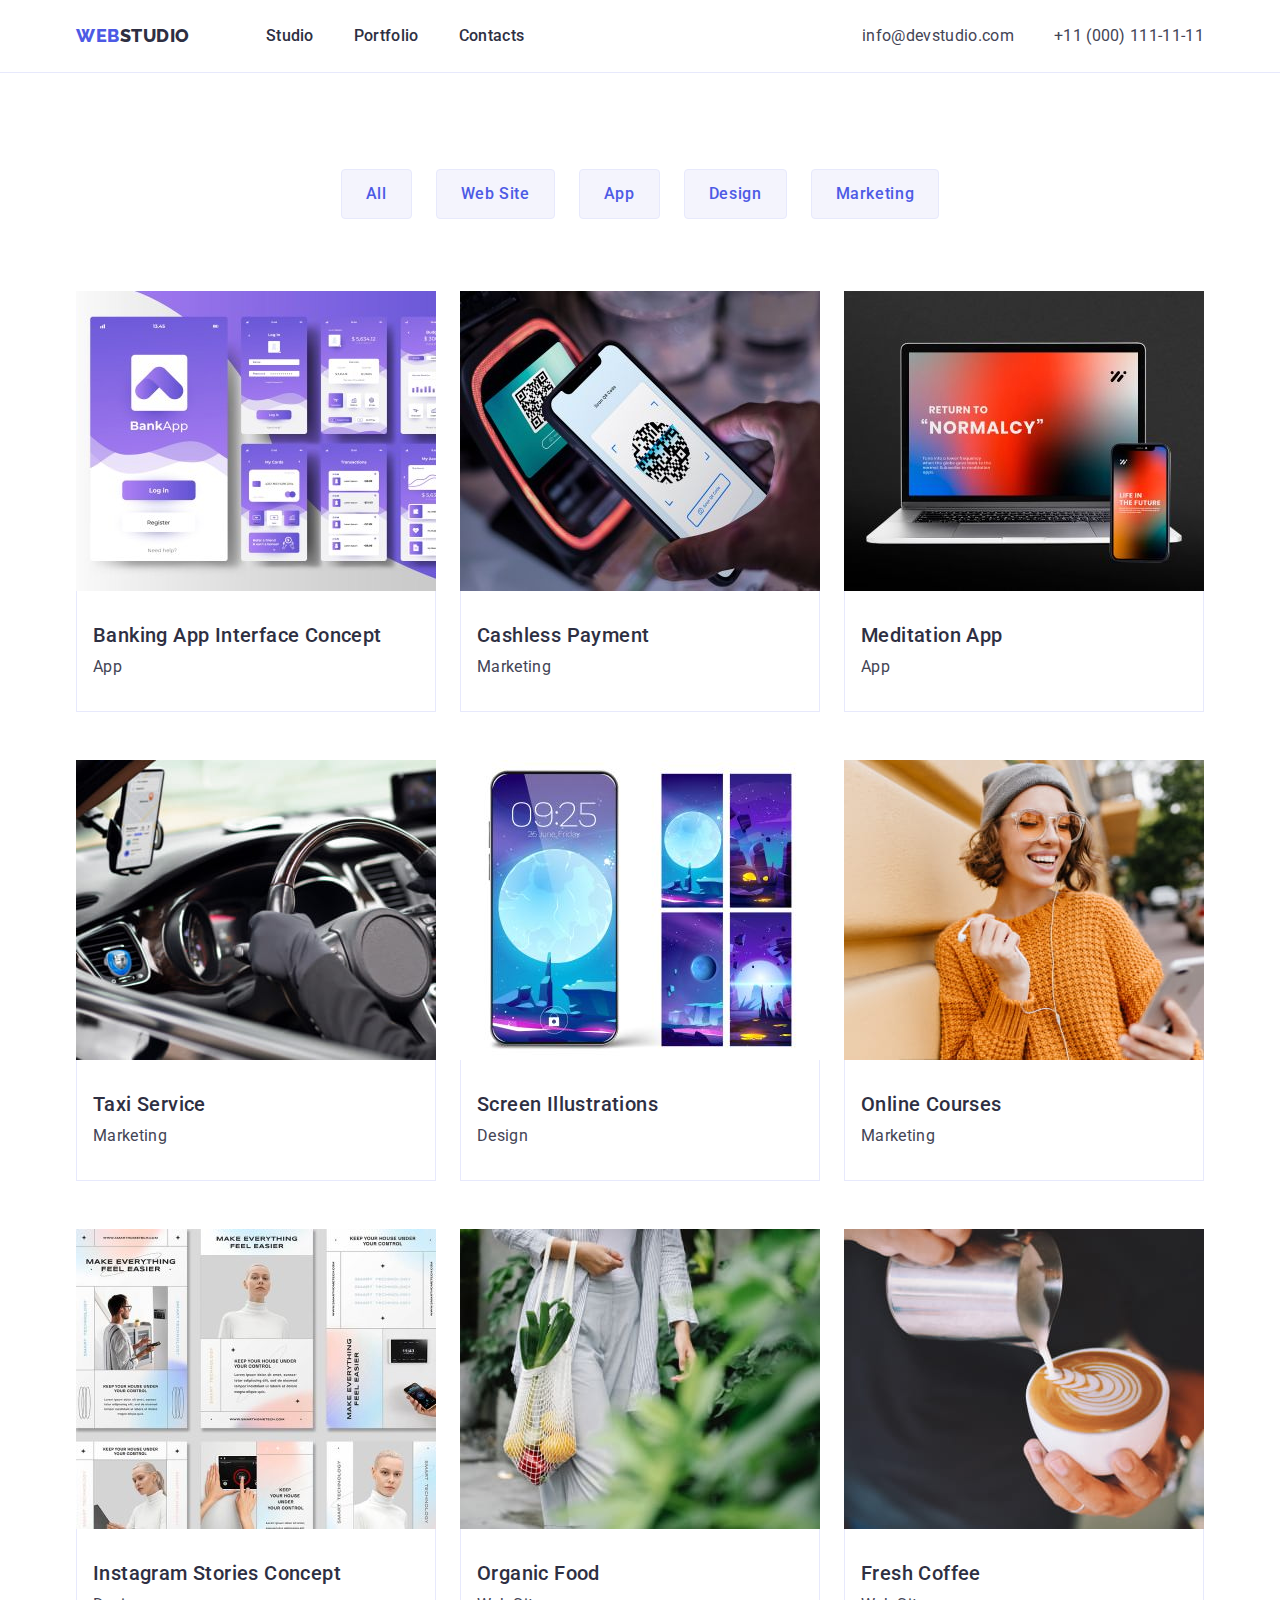
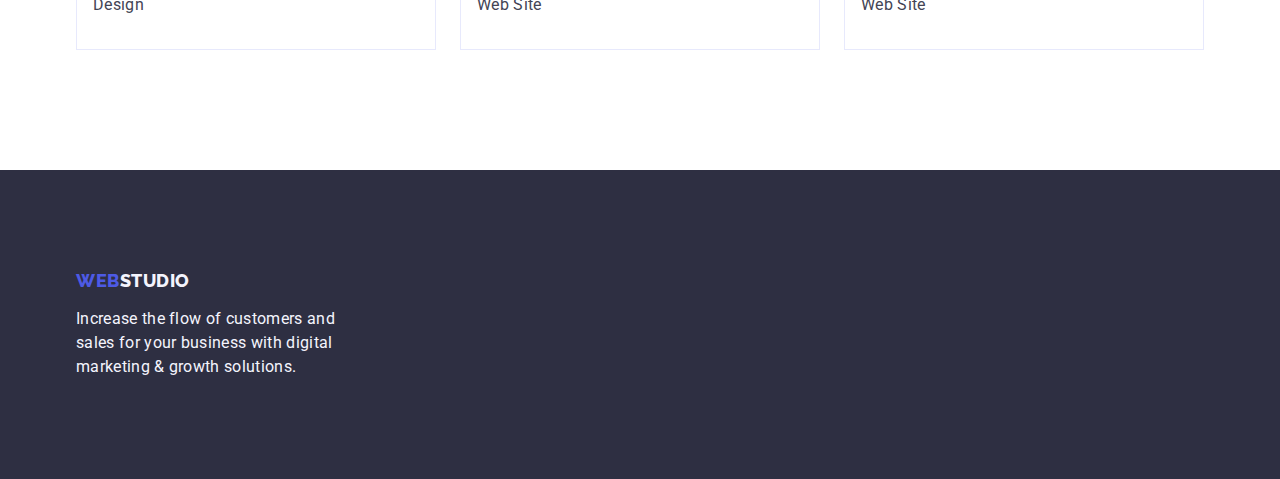
==== commit 2c25b29f: "fix mistakes" ====
--- a/portfolio.html
+++ b/portfolio.html
@@ -28,6 +28,7 @@
           <a class="logo link" href="./index.html">
             Web<span class="logo-text">Studio</span>
           </a>
+
           <ul class="menu list">
             <li class="menu-item">
               <a class="menu-link link" href="./index.html">Studio</a>
@@ -50,6 +51,7 @@
                 >info@devstudio.com</a
               >
             </li>
+
             <li class="address-item">
               <a class="address-contacts link" href="tel:+110001111111"
                 >+11 (000) 111-11-11</a
@@ -63,7 +65,7 @@
     <!-- FILTER -->
 
     <main>
-      <section>
+      <section class="portfolio">
         <div class="portfolio-filter-cont container">
           <h1 class="visually-hidden">Filter</h1>
 
@@ -231,16 +233,13 @@
 
     <footer class="footer">
       <div class="footer-desc container">
-        <div class="bloc-fut-cont">
-          <a class="logo link" href="./index.html">
-            Web<span class="logo-footer">Studio</span>
-          </a>
-
-          <p class="text-content copyright">
-            Increase the flow of customers and sales for your business with
-            digital marketing & growth solutions.
-          </p>
-        </div>
+        <a class="logo link logo-futer" href="./index.html">
+          Web<span class="logo-studio">Studio</span>
+        </a>
+        <p class="text-content copyright">
+          Increase the flow of customers and sales for your business with
+          digital marketing & growth solutions.
+        </p>
       </div>
     </footer>
   </body>
--- a/css/styles.css
+++ b/css/styles.css
@@ -115,21 +115,21 @@
 /*==========HEADER========== */
 
 .page-header {
-  background-color: #ffffff;
+  background-color: #ffffff;  
+  border-bottom: 1px solid #e7e9fc ;
 }
 
 /*==========navigation links ========== */
 
 .mein-nav {
   display: flex;
+   
+
+}
+
+.menu {
+  display: flex;
   align-items: center;
-  border-bottom-width: 1px;
-  border-bottom-style: solid;
-  border-bottom-color: #e7e9fc;
-}
-
-.menu {
-  display: flex;
 }
 
 .menu .menu-item:not(:last-child) {
@@ -175,6 +175,8 @@
 /*==========address========== */
 .address-items {
   display: flex;
+  
+ 
 }
 
 .address-item:not(:last-child) {
@@ -182,6 +184,9 @@
 }
 
 .address {
+ display: flex;
+ align-items: center;
+  
   margin-left: auto;
 
   font-style: normal;
@@ -206,6 +211,8 @@
 /*==========HERO========== */
 
 .hero {
+  padding-top: 188px;
+  padding-bottom: 188px;
   text-align: center;
 
   background-color: #2e2f42;
@@ -213,7 +220,7 @@
 
 .hero-title {
   max-width: 496px;
-  padding-top: 188px;
+  
   margin-left: auto;
   margin-right: auto;
 
@@ -228,8 +235,13 @@
 }
 
 .modal-btn {
-  margin-bottom: 188px;
-  min-width: 169px;
+  display: block;
+  margin-right: auto;
+  margin-left: auto;
+  height: 56px;
+  border: none;
+  
+  
   padding: 16px 32px;
  
 
@@ -255,7 +267,7 @@
 /*==========/HERO========== */
 
 /*==========FEATURES========== */
-.features-cont {
+.features {
   padding-top: 120px;
 }
 
@@ -312,15 +324,13 @@
 
 /*==========buttoms portfolio========== */
 
-/* .filter-position {
-  margin-top: 96px;
-} */
+
 
 .filter {
   display: flex;
   justify-content: center;
-  padding-top: 96px;
-  padding-bottom: 72px;
+  
+  margin-bottom: 72px;
 }
 
 .filter .item:not(:last-child) {
@@ -349,6 +359,7 @@
 }
 .filter-btn:hover,
 .filter-btn:focus {
+  border: 1px solid transparent;
   box-shadow: 0px 3px 1px rgba(0, 0, 0, 0.1), 0px 2px 1px rgba(0, 0, 0, 0.08), 0px 2px 2px rgba(0, 0, 0, 0.12);
   border-radius: 4px;
 
@@ -359,13 +370,15 @@
 
 /*==========portfolio cont========== */
 
+.portfolio {
+padding-top: 96px;
+padding-bottom: 120px;}
 
 
 .portfolio-list {
   display: flex;
   flex-wrap: wrap;
-  padding-bottom: 105px;
-
+  
   row-gap: 48px;
   column-gap: 24px;
 }
@@ -375,9 +388,8 @@
 }
 
 .card-portfolio {
-  padding-top: 32px;
-  padding-bottom: 32px;
-  padding-left: 16px;
+  padding: 32px 16px;
+ 
 
   border-left: 1px solid;
   border-right: 1px solid;
@@ -394,22 +406,23 @@
   
 }
 
-.bloc-fut-cont {
-  margin-top: 100px;
-   margin-bottom: 100px;
-   
-  max-width: 264px;
-}
 .footer {
+  padding-top: 100px;
+  padding-bottom: 100px;
+
   background-color: #2e2f42;
 }
-
-.logo-footer {
+.logo-futer {
+  display: inline-block;
+margin-bottom: 16px;
+}
+
+.logo-studio {
   color: #f4f4fd;
 }
 
 .copyright {
-  margin-top: 16px;
+ max-width: 264px;
   
   color: #f4f4fd;
 }
